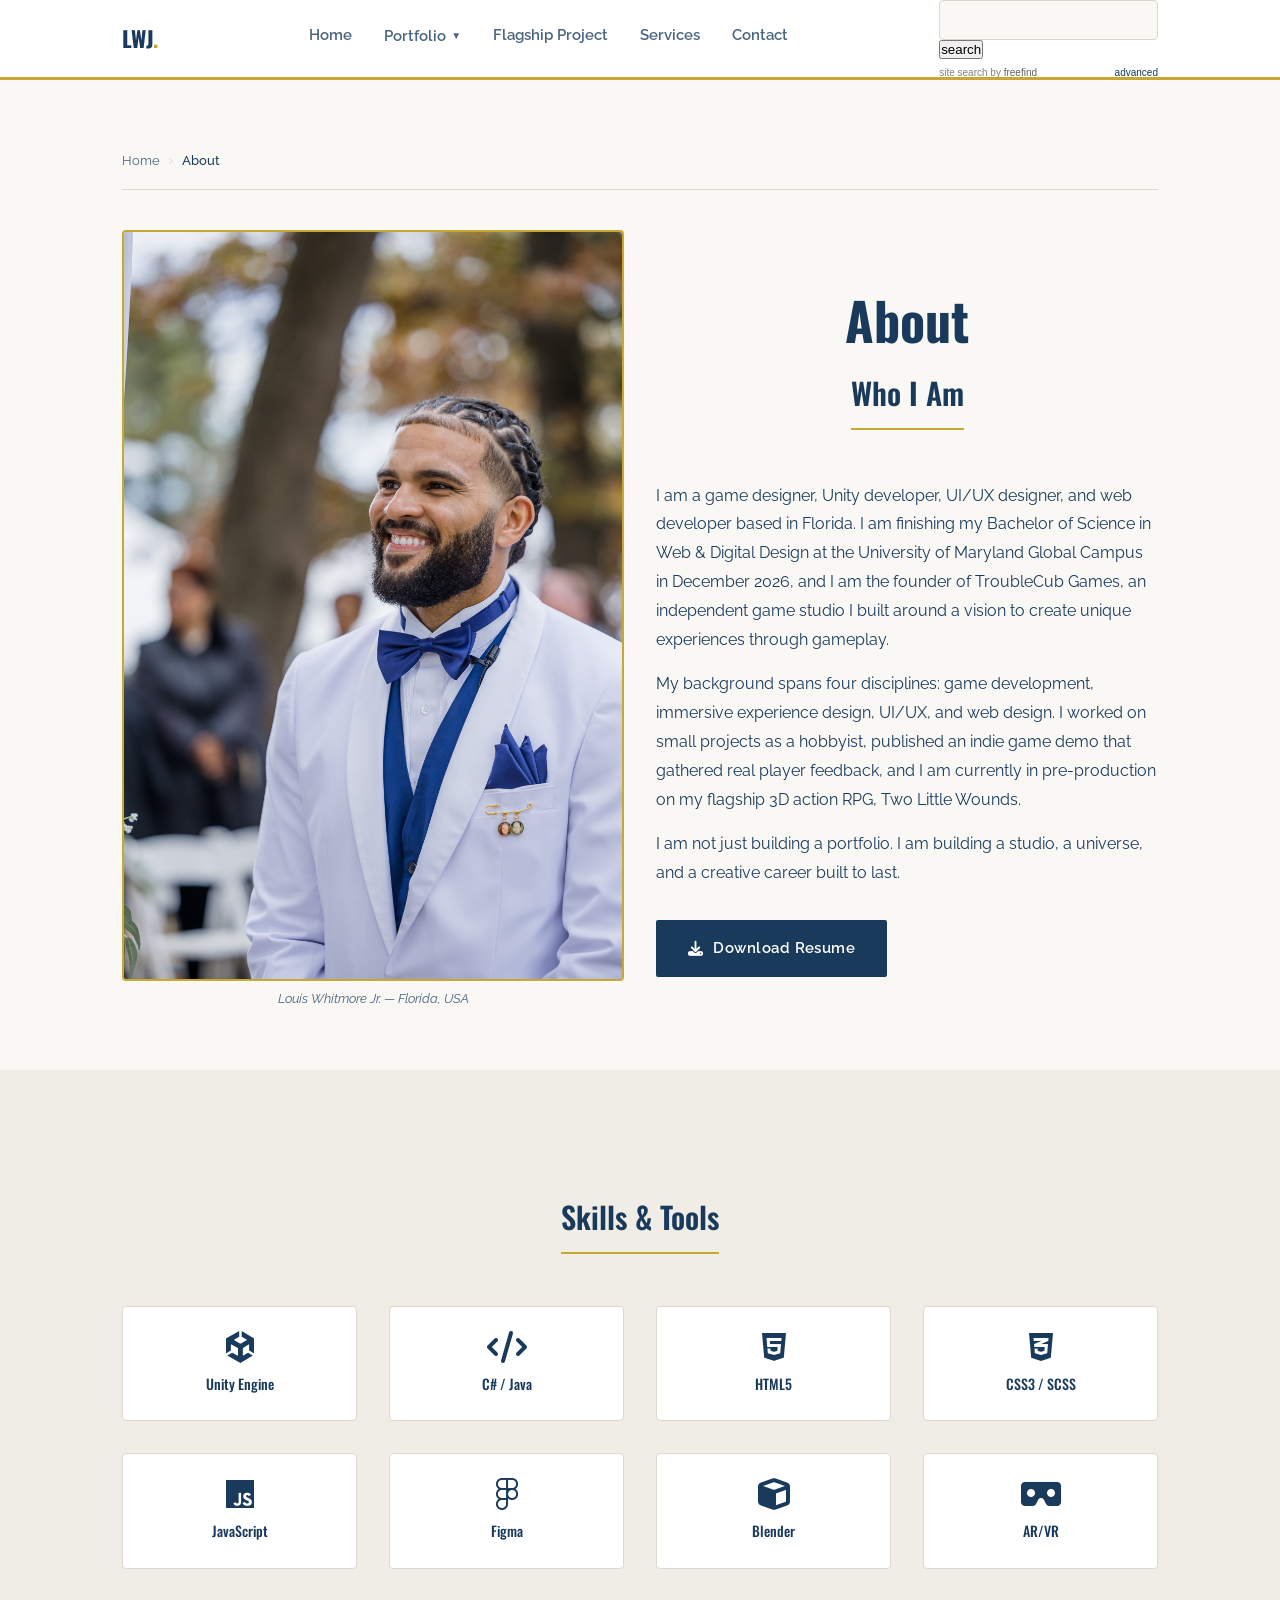
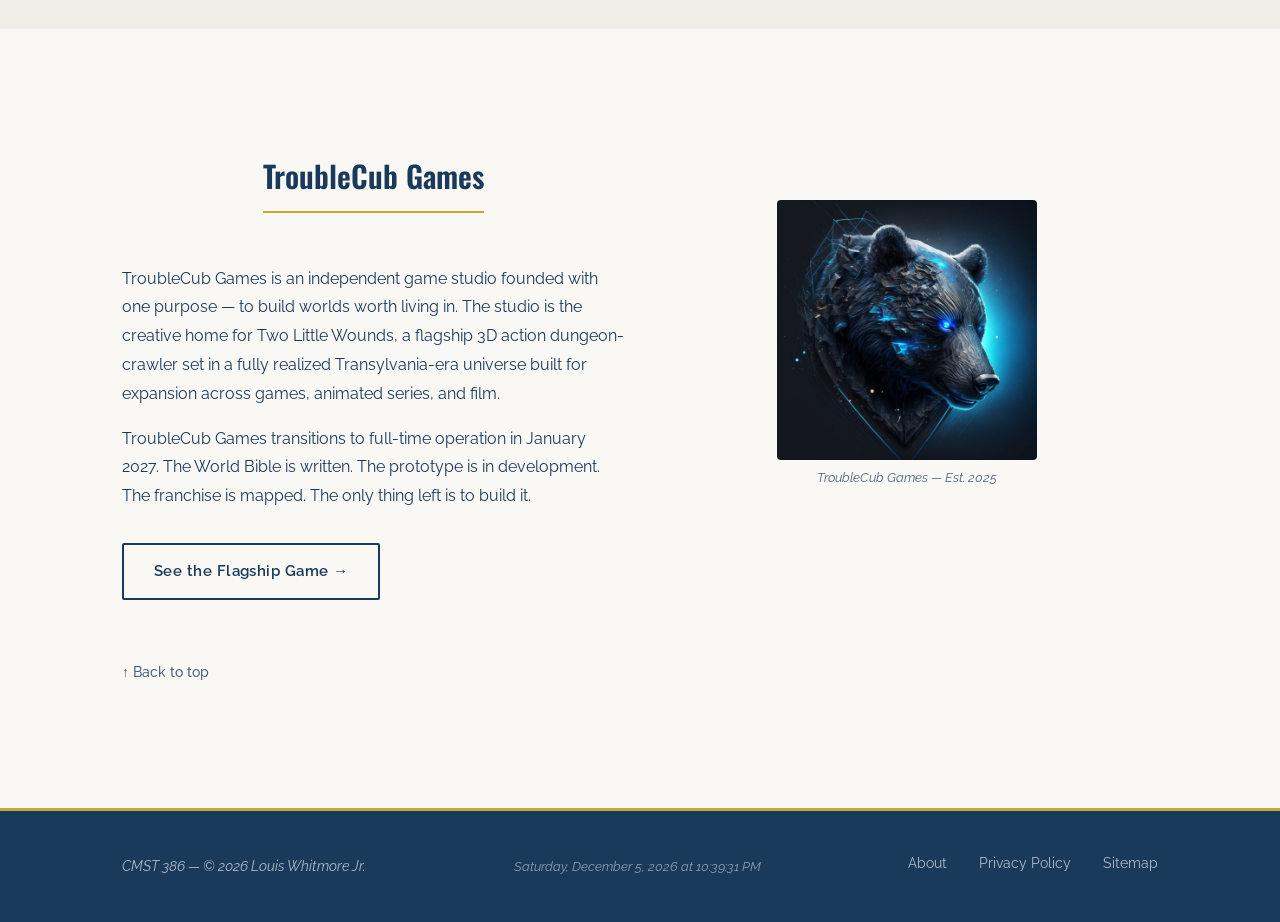
==== about.html @ 727bb68d "Initial portfolio site" ====
<!--
Name: Louis Whitmore Jr. 
CMST 386 - Project 4 About Page
about.html - Professional bio and resume download link  
Date: 05/05/26
Version: 1.3
-->

<!DOCTYPE html>
<html lang="en">

<head>
    <meta charset="UTF-8">
    <meta name="viewport" content="width=device-width, initial-scale=1.0">
    <meta name="description"
        content="About Louis Whitmore Jr. — game designer, Unity developer, UI/UX designer, and founder 
        of TroubleCub Games. UMGC Web and Digital Design graduate, December 2026.">
    <meta name="keywords"
        content="Louis Whitmore about, game designer background, TroubleCub Games founder, Unity developer, 
        UMGC graduate, web digital design, Florida">
    <meta name="robots" content="index, follow">
    <meta name="author" content="Louis Whitmore Jr.">
    <meta name="copyright" content="© 2026 Louis Whitmore Jr.">

    <link rel="stylesheet" href="https://cdnjs.cloudflare.com/ajax/libs/font-awesome/6.5.0/css/all.min.css">
    <link rel="preconnect" href="https://fonts.googleapis.com">
    <link rel="preconnect" href="https://fonts.gstatic.com" crossorigin>
    <link
        href="https://fonts.googleapis.com/css2?family=Oswald:wght@300;400;500;600;700&family=Raleway:wght@300;400;500;600&display=swap"
        rel="stylesheet">

    <link rel="stylesheet" href="CSS/style.css">

    <link rel="apple-touch-icon" sizes="180x180" href="apple-touch-icon.png">
    <link rel="icon" type="image/png" sizes="32x32" href="favicon-32x32.png">
    <link rel="icon" type="image/png" sizes="16x16" href="favicon-16x16.png">
    <link rel="manifest" href="/site.webmanifest">

    <title>About | Louis Whitmore Jr.</title>
</head>

<body id="top">

    <!-- Navigation -->
    <nav class="site-nav" aria-label="Main navigation">
        <div class="nav-inner">
            <a href="index.html" class="nav-logo">LWJ<span>.</span></a>

            <ul class="nav-links">
                <li><a href="index.html">Home</a></li>
                <li class="nav-dropdown">
                    <button class="nav-dropdown-toggle" aria-haspopup="true" aria-expanded="false">
                        Portfolio <span class="arrow">&#9660;</span>
                    </button>
                    <ul class="nav-dropdown-menu">
                        <li><a href="portfolio.html">Overview</a></li>
                        <li><a href="devwork.html">Game Development</a></li>
                        <li><a href="uiux.html">UI/UX</a></li>
                        <li><a href="webdesign.html">Web Design</a></li>
                    </ul>
                </li>
                <li><a href="gamedev.html">Flagship Project</a></li>
                <li><a href="services.html">Services</a></li>
                <li><a href="contact.html">Contact</a></li>
            </ul>

            <div class="freefind-search">
                <!-- start of freefind search box html -->
                <table class="freefind-table">
                    <tr>
                        <td colspan=2 style="font-family: Arial, Helvetica, sans-serif; font-size: 7.5pt;">
                            <form style="margin:0px; margin-top:4px;" action="https://search.freefind.com/find.html"
                                method="get" accept-charset="utf-8" target="_self">
                                <input type="hidden" name="si" value="37358046">
                                <input type="hidden" name="pid" value="r">
                                <input type="hidden" name="n" value="0">
                                <input type="hidden" name="_charset_" value="">
                                <input type="hidden" name="bcd" value="&#247;">
                                <input type="text" name="query" size="15">
                                <input type="submit" value="search">
                            </form>
                        </td>
                    </tr>
                    <tr>
                        <td
                            style="text-align:left; font-family: Arial, Helvetica, sans-serif;	font-size: 7.5pt; padding-top:4px;">
                            <a style="text-decoration:none; color:gray;" href="https://www.freefind.com" rel="nofollow">site
                                search</a><a style="text-decoration:none; color:gray;" href="https://www.freefind.com"
                                rel="nofollow"> by
                                <span style="color: #606060;">freefind</span></a>
                        </td>

                        <td
                            style="text-align:right; font-family: Arial, Helvetica, sans-serif;	font-size: 7.5pt; padding-top:4px;">
                            <a href="https://search.freefind.com/find.html?si=37358046&amp;pid=a">advanced</a>
                        </td>
                    </tr>
                </table>
                <!-- end of freefind search box html -->
            </div>

            <button class="hamburger" id="hamburger" aria-label="Toggle navigation" aria-expanded="false">
                <span></span><span></span><span></span>
            </button>
        </div>
    </nav>

    <div class="mobile-nav" id="mobileNav" aria-hidden="true">
        <ul>
            <li><a href="index.html">Home</a></li>
            <li>
                <button id="mobilePortfolioToggle">Portfolio &#9660;</button>
                <ul class="mobile-nav-sub" id="mobilePortfolioSub">
                    <li><a href="portfolio.html">Overview</a></li>
                    <li><a href="devwork.html">Game Dev</a></li>
                    <li><a href="uiux.html">UI/UX</a></li>
                    <li><a href="webdesign.html">Web Design</a></li>
                </ul>
            </li>
            <li><a href="gamedev.html">Flagship Project</a></li>
            <li><a href="services.html">Services</a></li>
            <li><a href="contact.html">Contact</a></li>
        </ul>

        <!-- Freefind search inside hamburger menu — mobile only -->
        <div class="mobile-search">
            <form action="https://search.freefind.com/find.html" method="get" accept-charset="utf-8" target="_self">
                <input type="hidden" name="si" value="37358046">
                <input type="hidden" name="pid" value="r">
                <input type="hidden" name="n" value="0">
                <input type="hidden" name="_charset_" value="">
                <input type="hidden" name="bcd" value="&#247;">
                <input type="text" name="query" placeholder="Search site..." class="mobile-search-input">
                <button type="submit" class="mobile-search-btn">Search</button>
            </form>
        </div>
    </div>

    <div class="page-wrapper">
        <main>
            <section>
                <div class="container">
                    <nav class="breadcrumbs" aria-label="Breadcrumb">
                        <a href="index.html">Home</a>
                        <span class="breadcrumb-sep">›</span>
                        <span class="breadcrumb-current">About</span>
                    </nav>
                    <div class="grid-2" style="align-items:start;">
                        <figure>
                            <img src="images/IMG_7763.JPG"
                                alt="Professional headshot of Louis Whitmore Jr., game designer and web developer based in Florida"
                                class="about-photo" width="480" height="560">
                            <figcaption>Louis Whitmore Jr. &mdash; Florida, USA</figcaption>
                        </figure>
                        <div>
                            <header>
                                <h1>About</h1>
                                <h2>Who I Am</h2>
                            </header>
                            <p>I am a game designer, Unity developer, UI/UX designer, and web developer based in
                                Florida. I am finishing my Bachelor of Science in Web &amp; Digital Design at the
                                University of Maryland Global Campus in December 2026, and I am the founder of
                                TroubleCub Games, an independent game studio I built around a vision to create 
                                unique experiences through gameplay.</p>
                            <p>My background spans four disciplines: game development, immersive experience design,
                                UI/UX, and web design. I worked on small projects as a hobbyist, published an indie 
                                game demo that gathered real player feedback, and I am currently in pre-production 
                                on my flagship 3D action RPG, Two Little Wounds.</p>
                            <p>I am not just building a portfolio. I am building a studio, a universe, and a creative
                                career built to last.</p>
                            <a href="files/LouisWhitmoreJr-Resume.pdf" class="btn btn-primary" download
                                style="margin-top:16px;display:inline-flex;align-items:center;gap:10px;">
                                <i class="fa-solid fa-download" aria-hidden="true"></i> Download Resume
                            </a>
                        </div>
                    </div>
                </div>
            </section>

            <section class="alt">
                <div class="container">
                    <header class="text-center">
                        <h2>Skills &amp; Tools</h2>
                    </header>
                    <div class="about-skills-grid">
                        <div class="about-skill-item"><i class="fa-brands fa-unity"></i>
                            <h3>Unity Engine</h3>
                        </div>
                        <div class="about-skill-item"><i class="fa-solid fa-code"></i>
                            <h3>C# / Java</h3>
                        </div>
                        <div class="about-skill-item"><i class="fa-brands fa-html5"></i>
                            <h3>HTML5</h3>
                        </div>
                        <div class="about-skill-item"><i class="fa-brands fa-css3-alt"></i>
                            <h3>CSS3 / SCSS</h3>
                        </div>
                        <div class="about-skill-item"><i class="fa-brands fa-js"></i>
                            <h3>JavaScript</h3>
                        </div>
                        <div class="about-skill-item"><i class="fa-brands fa-figma"></i>
                            <h3>Figma</h3>
                        </div>
                        <div class="about-skill-item"><i class="fa-solid fa-cube"></i>
                            <h3>Blender</h3>
                        </div>
                        <div class="about-skill-item"><i class="fa-solid fa-vr-cardboard"></i>
                            <h3>AR/VR</h3>
                        </div>
                    </div>
                </div>
            </section>

            <section>
                <div class="container">
                    <div class="grid-2" style="align-items:center;">
                        <div>
                            <header>
                                <h2>TroubleCub Games</h2>
                            </header>
                            <p>TroubleCub Games is an independent game studio founded with one purpose — to build worlds
                                worth living in. The studio is the creative home for Two Little Wounds, a flagship 3D
                                action dungeon-crawler set in a fully realized Transylvania-era universe built for
                                expansion across games, animated series, and film.</p>
                            <p>TroubleCub Games transitions to full-time operation in January 2027. The World Bible is
                                written. The prototype is in development. The franchise is mapped. The only thing left
                                is to build it.</p>
                            <a href="gamedev.html" class="btn btn-outline" style="margin-top:16px;">See the Flagship
                                Game &#8594;</a>
                        </div>
                        <figure>
                            <img src="images/BESTTCGLOGO_sc.jpg" alt="TroubleCub Games indie game studio logo"
                                style="max-width:260px;margin:0 auto;border-radius:4px;" width="260" height="260">
                            <figcaption>TroubleCub Games &mdash; Est. 2025</figcaption>
                        </figure>
                    </div>
                    <a href="#top" class="back-to-top">&#8593; Back to top</a>
                </div>
            </section>
        </main>
    </div>

    <footer class="site-footer">
        <div class="container">
            <div class="footer-inner">
                <p class="footer-copy"><em>CMST 386 &mdash; &copy; 2026 Louis Whitmore Jr.</em></p>
                <p class="footer-datetime" id="footerDatetime"></p>
                <ul class="footer-links">
                    <li><a href="about.html">About</a></li>
                    <li><a href="privacy.html">Privacy Policy</a></li>
                    <li><a href="sitemap.html">Sitemap</a></li>
                </ul>
            </div>
        </div>
    </footer>

    <!--JavaScript-->
    <script>
        const hamburger = document.getElementById('hamburger');
        const mobileNav = document.getElementById('mobileNav');
        hamburger.addEventListener('click', function () {
            const isOpen = mobileNav.classList.contains('open');
            hamburger.classList.toggle('open');
            mobileNav.classList.toggle('open');
            hamburger.setAttribute('aria-expanded', !isOpen);
            mobileNav.setAttribute('aria-hidden', isOpen);
        });
        const mpt = document.getElementById('mobilePortfolioToggle');
        const mps = document.getElementById('mobilePortfolioSub');
        if (mpt) mpt.addEventListener('click', function () { mps.classList.toggle('open'); });
        mobileNav.querySelectorAll('a').forEach(function (l) {
            l.addEventListener('click', function () {
                hamburger.classList.remove('open'); mobileNav.classList.remove('open');
                hamburger.setAttribute('aria-expanded', 'false'); mobileNav.setAttribute('aria-hidden', 'true');
            });
        });
        const dt = document.querySelector('.nav-dropdown-toggle');
        const dm = document.querySelector('.nav-dropdown-menu');
        const da = document.querySelector('.nav-dropdown-toggle .arrow');
        if (dt && dm) {
            dt.addEventListener('click', function (e) {
                e.stopPropagation();
                const open = dm.style.display === 'block';
                dm.style.display = open ? 'none' : 'block';
                da.style.transform = open ? 'rotate(0deg)' : 'rotate(180deg)';
                dt.setAttribute('aria-expanded', !open);
            });
            document.addEventListener('click', function () {
                dm.style.display = 'none'; da.style.transform = 'rotate(0deg)';
                dt.setAttribute('aria-expanded', 'false');
            });
            dm.addEventListener('click', function (e) { e.stopPropagation(); });
        }
        function updateFooterTime() {
            const now = new Date();
            const opts = { weekday: 'long', year: 'numeric', month: 'long', day: 'numeric', hour: '2-digit', minute: '2-digit', second: '2-digit' };
            const el = document.getElementById('footerDatetime');
            if (el) el.textContent = now.toLocaleDateString('en-US', opts);
        }
        updateFooterTime(); setInterval(updateFooterTime, 1000);

    </script>
</body>

</html>
---- CSS/style.css ----
/*
Name: Louis Whitmore Jr. 
CMST 386 - Louis Whitmore Jr. - CSS Stylesheet
This file contains the styles for the project. 
Date: 05/05/26
Version: 1.3
*/

@import url('https://fonts.googleapis.com/css2?family=Oswald:wght@300;400;500;600;700&family=Raleway:wght@300;400;500;600&display=swap');

/* CSS Global Variables */
:root {
    --font-head: 'Oswald', sans-serif;
    --font-body: 'Raleway', sans-serif;
    --nav-h: 72px;
    --max-w: 1100px;
    --gap: 32px;
    --transition: all 0.25s ease;

    --navy: #1a3a5c;
    --navy-deep: #0f2338;
    --gold: #c9a832;
    --bg: #faf8f4;
    --bg2: #f0ede6;
    --dark-bg: #0a1628;
    --text: #1a3a5c;
    --text2: #4a6580;
    --dark-text: #e8edf2;
    --white: #ffffff;
    --border: #ddd8ce;
}

/* Universal & Pseudo */
*,
*::before,
*::after {
    box-sizing: border-box;
    margin: 0;
    padding: 0;
}

/* base styles */

html {
    scroll-behavior: smooth;
}

body {
    background-color: var(--bg);
    color: var(--text);
    font-family: var(--font-body);
    font-size: 16px;
    line-height: 1.8;
    -webkit-font-smoothing: antialiased;
}

img {
    display: block;
    max-width: 100%;
    height: auto;
}

a {
    color: var(--navy);
    text-decoration: none;
    transition: var(--transition);
}

a:hover {
    color: var(--gold);
}

ul {
    list-style: none;
}

/* Semantic HTML Styles (including header!) */
header {
    text-align: center;
    padding: 60px var(--gap) 40px;
}

nav {
    font-family: var(--font-body);
}

main {
    min-height: 60vh;
}

section {
    padding: 60px 0;
}

section.alt {
    background-color: var(--bg2);
}

article {
    background: var(--white);
    border: 1px solid var(--border);
    border-radius: 4px;
    overflow: hidden;
    transition: var(--transition);
}

article:hover {
    transform: translateY(-5px);
    box-shadow: 0 12px 32px rgba(26, 58, 92, 0.12);
    border-color: var(--gold);
}

aside {
    background: var(--bg2);
    border-left: 3px solid var(--gold);
    padding: var(--gap);
    border-radius: 0 4px 4px 0;
}

footer {
    background-color: var(--navy);
    border-top: 3px solid var(--gold);
    padding: 40px 0;
    margin-top: 60px;
    color: rgba(255, 255, 255, 0.65);
    font-size: 14px;
    text-align: center;
}

footer a {
    color: rgba(255, 255, 255, 0.65);
}

footer a:hover {
    color: var(--gold);
}

footer p {
    max-width: none;
    color: rgba(255, 255, 255, 0.65);
}

figure {
    margin: 0;
}

figcaption {
    font-size: 13px;
    color: var(--text2);
    font-style: italic;
    text-align: center;
    margin-top: 6px;
}

/* --- Headings --- */
h1 {
    font-family: var(--font-head);
    font-size: 52px;
    font-weight: 700;
    color: var(--navy);
    line-height: 1.15;
    margin-bottom: 16px;
}

h2 {
    font-family: var(--font-head);
    font-size: 30px;
    font-weight: 600;
    color: var(--navy);
    margin-bottom: 12px;
    padding-bottom: 8px;
    border-bottom: 2px solid var(--gold);
    display: inline-block;
}

h3 {
    font-family: var(--font-head);
    font-size: 20px;
    font-weight: 500;
    color: var(--navy);
    margin-bottom: 8px;
}

h4 {
    font-family: var(--font-body);
    font-size: 12px;
    font-weight: 600;
    color: var(--text2);
    text-transform: uppercase;
    letter-spacing: 0.07em;
    margin-bottom: 6px;
}

p {
    font-size: 16px;
    color: var(--text);
    margin-bottom: 16px;
    max-width: 720px;
}

ul {
    padding: 0;
}

li {
    margin-bottom: 6px;
}

pre {
    font-family: 'Courier New', monospace;
    font-size: 13px;
    background: #0a1628;
    color: #e8edf2;
    padding: var(--gap);
    border-radius: 4px;
    overflow-x: auto;
    white-space: pre;
    line-height: 1.7;
    border-left: 3px solid var(--gold);
}

code {
    font-family: 'Courier New', monospace;
    font-size: 13px;
    background: var(--bg2);
    padding: 2px 6px;
    border-radius: 3px;
    color: var(--navy);
}

video {
    width: 100%;
    height: auto;
    border-radius: 4px;
    border: 2px solid var(--gold);
    background: var(--dark-bg);
    display: flex;
}

/* Contact Form */

form {
    width: 100%;
}

fieldset {
    border: 1px solid var(--border);
    border-radius: 4px;
    padding: var(--gap);
    margin-bottom: var(--gap);
}

legend {
    font-family: var(--font-head);
    font-size: 16px;
    font-weight: 600;
    color: var(--navy);
    padding: 0 8px;
}

label {
    display: block;
    font-size: 14px;
    font-weight: 600;
    color: var(--navy);
    margin-bottom: 6px;
}

input[type="text"],
input[type="email"] {
    width: 100%;
    padding: 10px 14px;
    font-family: var(--font-body);
    font-size: 15px;
    color: var(--navy);
    background-color: var(--bg);
    border: 1.5px solid var(--border);
    border-radius: 4px;
    transition: var(--transition);
    outline: none;
}

input[type="text"]:focus,
input[type="email"]:focus {
    border-color: var(--navy);
    background-color: var(--white);
}

input[type="text"].input-error,
textarea.input-error {
    border-color: #c0392b;
}

input[type="radio"],
input[type="checkbox"] {
    accent-color: var(--navy);
    width: 15px;
    height: 15px;
    cursor: pointer;
    margin-right: 6px;
}

select {
    width: 100%;
    padding: 10px 14px;
    font-family: var(--font-body);
    font-size: 15px;
    color: var(--navy);
    background-color: var(--bg);
    border: 1.5px solid var(--border);
    border-radius: 4px;
    outline: none;
    cursor: pointer;
    transition: var(--transition);
}

select:focus {
    border-color: var(--navy);
}

textarea {
    width: 100%;
    padding: 10px 14px;
    font-family: var(--font-body);
    font-size: 15px;
    color: var(--navy);
    background-color: var(--bg);
    border: 1.5px solid var(--border);
    border-radius: 4px;
    resize: vertical;
    min-height: 140px;
    line-height: 1.7;
    outline: none;
    transition: var(--transition);
}

textarea:focus {
    border-color: var(--navy);
    background-color: var(--white);
}

button {
    font-family: var(--font-body);
    cursor: pointer;
}

/* Page Layout Styles */
.container {
    max-width: var(--max-w);
    margin: 0 auto;
    padding: 0 var(--gap);
}

.page-wrapper {
    padding-top: var(--nav-h);
}

.page-wrapper-game {
    padding-top: 0;
}

/* Centered text block  */
.text-center {
    text-align: center;
}

.text-center p,
.text-center h1,
.text-center h2,
.text-center h3 {
    margin-left: auto;
    margin-right: auto;
}

/* Grid layouts */
.grid-2 {
    display: grid;
    grid-template-columns: 1fr 1fr;
    gap: var(--gap);
    align-items: start;
}

.grid-3 {
    display: grid;
    grid-template-columns: repeat(3, 1fr);
    gap: var(--gap);
    justify-content: center;
}

.grid-4 {
    display: flex;
    grid-template-columns: repeat(4, 1fr);
    gap: 128px;
}

/* Navigation Styles */
.site-nav {
    position: fixed;
    top: 0;
    left: 0;
    width: 100%;
    height: 80px;
    background-color: var(--white);
    border-bottom: 3px solid var(--gold);
    z-index: 1000;
}

.nav-inner {
    display: flex;
    align-items: center;
    justify-content: space-between;
    height: 100%;
    max-width: var(--max-w);
    margin: 0 auto;
    padding: 0 var(--gap);
}

.nav-logo {
    font-family: var(--font-head);
    font-size: 22px;
    font-weight: 700;
    color: var(--navy);
}

.nav-logo span {
    color: var(--gold);
}

.nav-links {
    display: flex;
    align-items: center;
    gap: var(--gap);
    list-style: none;
}

.nav-links li a {
    font-size: 15px;
    font-weight: 600;
    color: var(--text2);
    padding-bottom: 4px;
    border-bottom: 2px solid transparent;
    transition: var(--transition);
}

.nav-links li a:hover,
.nav-links li a.active {
    color: var(--navy);
    border-bottom-color: var(--gold);
}

/* Nav Portfolio dropdown */
.nav-dropdown {
    position: relative;
}

.nav-dropdown-toggle {
    font-size: 15px;
    font-weight: 600;
    color: var(--text2);
    padding-top: 6px;
    background: none;
    border: none;
    border-bottom: 2px solid transparent;
    padding-bottom: 4px;
    cursor: pointer;
    transition: var(--transition);
    font-family: var(--font-body);
    display: flex;
    align-items: center;
    gap: 5px;
}

.nav-dropdown-toggle:hover,
.nav-dropdown-toggle.active {
    color: var(--navy);
    border-bottom-color: var(--gold);
}

.arrow {
    font-size: 10px;
    transition: transform 0.2s ease;
}

.nav-dropdown-menu {
    display: none;
    position: absolute;
    top: calc(100% + 2px);
    left: 0;
    background: var(--white);
    border: 1px solid var(--border);
    border-top: 3px solid var(--gold);
    border-radius: 0 0 4px 4px;
    min-width: 180px;
    box-shadow: 0 8px 24px rgba(26, 58, 92, 0.12);
    list-style: none;
    padding-top: 4px;
}

.nav-dropdown-menu li a {
    display: block;
    padding: 12px 20px;
    font-size: 14px;
    font-weight: 500;
    color: var(--text2);
    border-bottom: 1px solid var(--border);
    transition: var(--transition);
}

.nav-dropdown-menu li:last-child a {
    border-bottom: none;
}

.nav-dropdown-menu li a:hover {
    background-color: var(--bg);
    color: var(--navy);
    padding-left: 24px;
}

/* Hamburger Menu */
.hamburger {
    display: none;
    flex-direction: column;
    justify-content: space-between;
    width: 26px;
    height: 19px;
    background: none;
    border: none;
    cursor: pointer;
    padding: 0;
}

.hamburger span {
    display: block;
    width: 100%;
    height: 2px;
    background-color: var(--navy);
    border-radius: 2px;
    transition: var(--transition);
}

.hamburger.open span:nth-child(1) {
    transform: translateY(8.5px) rotate(45deg);
}

.hamburger.open span:nth-child(2) {
    opacity: 0;
}

.hamburger.open span:nth-child(3) {
    transform: translateY(-8.5px) rotate(-45deg);
}

.mobile-nav {
    display: none;
    position: fixed;
    top: var(--nav-h);
    left: 0;
    width: 100%;
    background: var(--white);
    border-bottom: 3px solid var(--gold);
    z-index: 999;
    padding: 16px var(--gap);
}

.mobile-nav.open {
    display: block;
}

.mobile-nav ul li {
    border-bottom: 1px solid var(--border);
}

.mobile-nav ul li a,
.mobile-nav ul li button {
    display: block;
    width: 100%;
    text-align: left;
    padding: 14px 0;
    font-size: 16px;
    font-weight: 500;
    color: var(--navy);
    background: none;
    border: none;
    cursor: pointer;
    font-family: var(--font-body);
    transition: var(--transition);
}

.mobile-nav ul li a:hover {
    color: var(--gold);
}

.mobile-nav-sub {
    padding-left: 16px;
    display: none;
}

.mobile-nav-sub.open {
    display: block;
}

.mobile-nav-sub li a {
    font-size: 14px !important;
    color: var(--text2) !important;
}

/* Breadcrumbs Style */
.breadcrumbs {
    display: flex;
    align-items: center;
    gap: 8px;
    padding: 14px 0;
    font-size: 13px;
    color: var(--text2);
    border-bottom: 1px solid var(--border);
    margin-bottom: 40px;
}

.breadcrumbs a {
    color: var(--text2);
}

.breadcrumbs a:hover {
    color: var(--navy);
}

.breadcrumb-sep {
    color: var(--border);
    font-size: 16px;
}

.breadcrumb-current {
    color: var(--navy);
    font-weight: 500;
}

.back-to-top {
    display: inline-flex;
    align-items: center;
    gap: 6px;
    font-size: 14px;
    font-weight: 500;
    color: var(--text2);
    margin-top: 60px;
    padding-bottom: 2px;
    border-bottom: 1px solid transparent;
    transition: var(--transition);
}

.back-to-top:hover {
    color: var(--navy);
    border-bottom-color: var(--gold);
}

/* Footer */
.site-footer {
    background-color: var(--navy);
    border-top: 3px solid var(--gold);
    padding: 40px 0;
    margin-top: 60px;
}

.footer-inner {
    display: flex;
    align-items: center;
    justify-content: space-between;
    flex-wrap: wrap;
    gap: 16px;
}

.footer-copy {
    font-size: 14px;
    color: rgba(255, 255, 255, 0.65);
    margin: 0;
    max-width: none;
}

.footer-datetime {
    font-size: 13px;
    color: rgba(255, 255, 255, 0.5);
    margin: 0;
    max-width: none;
    font-style: italic;
}

.footer-links {
    display: flex;
    gap: var(--gap);
    list-style: none;
}

.footer-links li a {
    font-size: 14px;
    color: rgba(255, 255, 255, 0.65);
}

.footer-links li a:hover {
    color: var(--gold);
}

/* HOME PAGE 
    Hero Section */
.hero {
    min-height: 92vh;
    display: flex;
    align-items: center;
    justify-content: center;
    text-align: center;
    position: relative;
    overflow: hidden;
    background-color: var(--navy);
}

.hero-bg-img {
    position: absolute;
    inset: 0;
    width: 100%;
    height: 100%;
    object-fit: cover;
    opacity: 0.18;
}

.hero-content {
    position: relative;
    z-index: 1;
    max-width: var(--max-w);
    margin: 0 auto;
    padding: 100px var(--gap);
}

.hero h1 {
    color: var(--white);
    font-size: 68px;
    line-height: 1.1;
    margin-bottom: 16px;
    margin-left: auto;
    margin-right: auto;
}

.hero h1 span {
    color: var(--gold);
}

.hero p {
    color: var(--dark-text);
    font-size: 18px;
    margin: 0 auto 32px;
    opacity: 0.9;
    max-width: 580px;
}

.eyebrow {
    font-size: 13px;
    font-weight: 600;
    text-transform: uppercase;
    letter-spacing: 0.1em;
    color: var(--gold);
    margin-bottom: 12px;
    display: block;
}

.hero-datetime {
    font-size: 13px;
    color: var(--gold);
    margin-top: 24px;
    letter-spacing: 0.05em;
}

/* All Page Links  */
.pages-grid {
    display: grid;
    grid-template-columns: repeat(4, 1fr);
    gap: 16px;
}

.page-link-card {
    font-size: 30px;
    display: flex;
    flex-direction: column;
    align-items: center;
    gap: 10px;
    padding: 24px 16px;
    background: var(--white);
    border: 1px solid var(--border);
    border-radius: 4px;
    text-decoration: none;
    text-align: center;
    transition: var(--transition);
}

.page-link-card:hover {
    border-color: var(--gold);
    transform: translateY(-3px);
}

.page-link-card figure {
    width: 48px;
    height: 48px;
    display: flex;
    align-items: center;
    justify-content: center;
}

.page-link-card figure img {
    width: 48px;
    height: 48px;
    object-fit: contain;
}

.page-link-card h3 {
    font-size: 14px;
    font-weight: 600;
    margin: 0;
}

/* FLAGSHIP PAGE PAGE
    Hero Section */
.game-hero {
    min-height: 80vh;
    background-color: var(--dark-bg);
    display: flex;
    align-items: center;
    text-align: center;
    position: relative;
    overflow: hidden;
}

.game-hero-bg {
    position: absolute;
    inset: 0;
    width: 100%;
    height: 100%;
    object-fit: cover;
    opacity: 0.25;
}

.game-hero-content {
    position: relative;
    z-index: 1;
    max-width: var(--max-w);
    margin: 0 auto;
    padding: 100px var(--gap);
}

.game-hero h1 {
    color: var(--white);
    font-size: 60px;
    margin-bottom: 16px;
    margin-left: auto;
    margin-right: auto;
}

.game-hero h1 span {
    color: var(--gold);
}

.game-hero p {
    color: var(--dark-text);
    font-size: 18px;
    max-width: 560px;
    margin: 0 auto 32px;
    opacity: 0.85;
}

/* Skills Strip  */
.skills-strip {
    padding: 48px 0;
    background-color: var(--white);
    border-bottom: 1px solid var(--border);
    text-align: center;
}

.skills-grid {
    display: grid;
    grid-template-columns: repeat(4, 1fr);
    gap: 0;
}

.skill-item {
    display: flex;
    flex-direction: column;
    align-items: center;
    gap: 8px;
    padding: 32px 16px;
    border-right: 1px solid var(--border);
    transition: var(--transition);
}

.skill-item:last-child {
    border-right: none;
}

.skill-item:hover {
    transform: translateY(-4px);
}

.skill-item i {
    font-size: 36px;
    color: var(--navy);
    transition: var(--transition);
}

.skill-item:hover i {
    color: var(--gold);
}

.skill-item h3 {
    font-size: 16px;
    margin: 0;
}

/* Project Cards */
.work-card {
    display: block;
    text-decoration: none;
}

.work-card figure img {
    width: 100%;
    height: 220px;
    object-fit: cover;
    transition: transform 0.4s ease;
}

.work-card:hover figure img {
    transform: scale(1.04);
}

.card-body {
    padding: 16px 20px;
    border-top: 3px solid var(--gold);
}

.card-tag {
    font-size: 11px;
    font-weight: 600;
    text-transform: uppercase;
    letter-spacing: 0.1em;
    color: var(--text2);
    margin-bottom: 6px;
}

.card-body h3 {
    font-size: 20px;
    margin-bottom: 6px;
}

.card-body p {
    font-size: 14px;
    color: var(--text2);
    margin: 0;
}

.gallery-grid figure {
    overflow: hidden;
    border-radius: 4px;
    border: 1px solid var(--border);
    transition: var(--transition);
}

.gallery-grid figure:hover {
    border-color: var(--gold);
    transform: translateY(-3px);
}

.gallery-grid figure img {
    width: 100%;
    height: 220px;
    object-fit: cover;
    transition: transform 0.4s ease;
    display: block;
}

.game-screenshot {
    width: 100%;
    border-radius: 4px;
    border: 2px solid var(--gold);
    display: block;
}

/* Button Styles */
.btn {
    display: inline-block;
    font-family: var(--font-body);
    font-size: 15px;
    font-weight: 600;
    padding: 13px 30px;
    border-radius: 2px;
    text-decoration: none;
    border: 2px solid transparent;
    transition: var(--transition);
    cursor: pointer;
    letter-spacing: 0.03em;
}

.btn-primary {
    background-color: var(--navy);
    color: var(--white);
    border-color: var(--navy);
}

.btn-primary:hover {
    background-color: var(--navy-deep);
    color: var(--white);
    transform: translateY(-2px);
}

.btn-outline {
    background: transparent;
    color: var(--navy);
    border-color: var(--navy);
}

.btn-outline:hover {
    background-color: var(--navy);
    color: var(--white);
    transform: translateY(-2px);
}

.btn-gold {
    background: transparent;
    color: var(--white);
    border-color: var(--gold);
}

.btn-gold:hover {
    background-color: var(--gold);
    color: var(--navy);
    transform: translateY(-2px);
}

/* Filer Buttons */
.filter-bar {
    display: flex;
    gap: 16px;
    margin-bottom: 40px;
    flex-wrap: wrap;
    justify-content: center;
}

.filter-btn {
    font-family: var(--font-body);
    font-size: 14px;
    font-weight: 600;
    padding: 8px 20px;
    border: 1.5px solid var(--border);
    border-radius: 40px;
    background: transparent;
    color: var(--text2);
    cursor: pointer;
    transition: var(--transition);
}

.filter-btn:hover,
.filter-btn.active {
    background-color: var(--navy);
    border-color: var(--navy);
    color: var(--white);
}

/* Code Showcase */
.code-showcase {
    background: #0a1628;
    border: 1px solid var(--border);
    border-top: 3px solid var(--gold);
    border-radius: 4px;
    overflow: hidden;
}

.code-tab-bar {
    display: flex;
    border-bottom: 1px solid rgba(255, 255, 255, 0.08);
}

.code-tab {
    font-family: var(--font-body);
    font-size: 13px;
    font-weight: 600;
    padding: 12px 20px;
    background: none;
    border: none;
    border-bottom: 2px solid transparent;
    color: rgba(255, 255, 255, 0.45);
    cursor: pointer;
}

.code-tab.active {
    color: var(--gold);
    border-bottom-color: var(--gold);
}

.code-nav {
    display: flex;
    align-items: center;
    justify-content: space-between;
    padding: 12px 20px;
    border-top: 1px solid rgba(255, 255, 255, 0.08);
}

.code-nav .btn {
    border-color: rgba(255, 255, 255, 0.25);
    color: rgba(255, 255, 255, 0.65);
    font-size: 13px;
    padding: 8px 16px;
}

.code-counter {
    font-size: 13px;
    color: rgba(255, 255, 255, 0.45);
}

/* Process Strips */
.process-strip {
    display: grid;
    grid-template-columns: repeat(4, 1fr);
    gap: var(--gap);
    text-align: center;
}

.process-step {
    padding: 24px 16px;
}

.process-step i {
    font-size: 32px;
    color: var(--navy);
    display: block;
    margin-bottom: 12px;
}

.process-step p {
    font-size: 14px;
}

/* Tech Icons */
.tech-icons-strip {
    display: flex;
    gap: 48px;
    justify-content: center;
    flex-wrap: wrap;
    padding: 16px 0;
}

.tech-icon-item {
    text-align: center;
}

.tech-icon-item i {
    font-size: 42px;
    color: var(--navy);
    display: block;
    margin-bottom: 8px;
}

.tech-icon-item span {
    font-size: 13px;
    font-weight: 600;
    color: var(--text2);
    text-transform: uppercase;
    letter-spacing: 0.04em;
}

.tech-pill {
    display: inline-block;
    font-size: 13px;
    font-weight: 600;
    padding: 5px 14px;
    border: 1.5px solid var(--gold);
    border-radius: 40px;
    color: var(--gold);
    margin: 4px 4px 4px 0;
    transition: var(--transition);
}

.tech-pill:hover {
    background-color: var(--gold);
    color: var(--navy);
}

.tech-pill-light {
    border-color: var(--navy);
    color: var(--navy);
}

.tech-pill-light:hover {
    background-color: var(--navy);
    color: var(--white);
}

.tech-stack-grid {
    display: flex;
    flex-wrap: wrap;
    gap: 10px;
    margin-top: 16px;
}

/* Sitemap  */
.sitemap-list {
    text-align: left;
    max-width: 720px;
    margin: 0 auto;
    list-style: none;
}

.sitemap-list>li {
    margin-bottom: 24px;
}

.sitemap-list p {
    font-size: 14px;
}

.sitemap-sublist {
    list-style: none;
    padding-left: 24px;
    margin-top: 8px;
}

.sitemap-sublist li {
    margin-bottom: 8px;
    font-size: 14px;
}

/* Contact Form */
.contact-grid {
    display: grid;
    grid-template-columns: 1.4fr 1fr;
    gap: 64px;
    align-items: start;
}

.form-fieldset {
    border: 1px solid var(--border);
    border-radius: 4px;
    padding: var(--gap);
    margin-bottom: var(--gap);
}

.form-fieldset-inner {
    border: none;
    border-top: 1px solid var(--border);
    border-radius: 0;
    padding: 16px 0 0;
    margin-top: 16px;
    margin-bottom: 0;
}

.form-legend {
    font-family: var(--font-head);
    font-size: 16px;
    font-weight: 600;
    color: var(--navy);
    padding: 0 8px;
}

.form-legend-sm {
    font-size: 12px;
    font-weight: 600;
    color: var(--text2);
    text-transform: uppercase;
    letter-spacing: 0.06em;
    margin-bottom: 10px;
}

.form-group {
    margin-bottom: 16px;
    margin-top: 16px;
}

.form-label {
    font-size: 14px;
    font-weight: 600;
    color: var(--navy);
    margin-bottom: 6px;
    display: block;
}

.form-input {
    width: 100%;
    padding: 10px 14px;
    font-family: var(--font-body);
    font-size: 15px;
    color: var(--navy);
    background-color: var(--bg);
    border: 1.5px solid var(--border);
    border-radius: 4px;
    transition: var(--transition);
    outline: none;
}

.form-input:focus {
    border-color: var(--navy);
    background-color: var(--white);
}

.form-input.input-error {
    border-color: #c0392b;
}

.form-select {
    cursor: pointer;
    appearance: none;
}

.form-textarea {
    resize: vertical;
    min-height: 140px;
    line-height: 1.7;
}

.field-error {
    display: block;
    font-size: 13px;
    color: #c0392b;
    margin-top: 4px;
    min-height: 18px;
}

.required {
    color: #c0392b;
    margin-left: 2px;
}

.required-note {
    font-size: 12px;
    color: var(--text2);
    margin-bottom: 16px;
    max-width: none;
}

.radio-group {
    display: flex;
    flex-wrap: wrap;
    gap: 10px;
    margin-top: 8px;
}

.radio-label {
    display: flex;
    align-items: center;
    font-size: 14px;
    color: var(--text);
    cursor: pointer;
}

.radio-label input {
    margin-right: 6px;
}

.checkbox-label {
    display: flex;
    align-items: flex-start;
    gap: 8px;
    font-size: 14px;
    color: var(--text);
    cursor: pointer;
    margin-bottom: 8px;
    line-height: 1.5;
}

.checkbox-label input {
    margin-top: 2px;
    flex-shrink: 0;
}

.form-submit {
    width: 100%;
    margin-top: 16px;
    display: flex;
    align-items: center;
    justify-content: center;
    gap: 10px;
    font-size: 16px;
    padding: 16px 32px;
}

.contact-info-col {
    position: sticky;
    top: calc(var(--nav-h) + 16px);
}

.contact-info-col>h3 {
    margin-bottom: 12px;
    padding-bottom: 8px;
    border-bottom: 2px solid var(--gold);
    display: inline-block;
}

.contact-info-col>p {
    color: var(--text2);
    font-size: 15px;
}

.contact-info-list {
    display: flex;
    flex-direction: column;
    gap: 16px;
    margin: 16px 0 32px;
}

.contact-info-item {
    display: flex;
    align-items: flex-start;
    gap: 16px;
}

.contact-info-icon {
    width: 40px;
    height: 40px;
    border-radius: 50%;
    background-color: var(--navy);
    display: flex;
    align-items: center;
    justify-content: center;
    flex-shrink: 0;
}

.contact-info-icon i {
    font-size: 16px;
    color: var(--gold);
}

.contact-info-item h4 {
    margin-bottom: 2px;
}

.contact-info-item p {
    font-size: 14px;
    color: var(--text2);
    margin: 0;
}

/* ABOUT PAGE */
.about-photo {
    width: 100%;
    height: auto;
    border-radius: 4px;
    border: 2px solid var(--gold);
    display: block;
    object-fit: cover;
}

.about-skills-grid {
    display: grid;
    grid-template-columns: repeat(4, 1fr);
    gap: var(--gap);
    text-align: center;
}

.about-skill-item {
    display: flex;
    flex-direction: column;
    align-items: center;
    gap: 8px;
    padding: 24px 16px;
    background: var(--white);
    border: 1px solid var(--border);
    border-radius: 4px;
    transition: var(--transition);
}

.about-skill-item:hover {
    border-color: var(--gold);
    transform: translateY(-3px);
}

.about-skill-item i {
    font-size: 32px;
    color: var(--navy);
    transition: var(--transition);
}

.about-skill-item:hover i {
    color: var(--gold);
}

.about-skill-item h3 {
    font-size: 14px;
    margin: 0;
}

/* SERVICES PAGE  */
.services-grid {
    display: grid;
    grid-template-columns: repeat(3, 1fr);
    gap: var(--gap);
}

.service-card {
    background: var(--white);
    border: 1px solid var(--border);
    border-top: 3px solid var(--gold);
    border-radius: 4px;
    padding: var(--gap);
    transition: var(--transition);
}

.service-card:hover {
    transform: translateY(-4px);
    box-shadow: 0 12px 32px rgba(26, 58, 92, 0.1);
}

.service-card i {
    font-size: 30px;
    color: var(--navy);
    margin-bottom: 12px;
    display: block;
}

.service-card h3 {
    margin-bottom: 8px;
}

.service-card p {
    font-size: 15px;
    color: var(--text2);
    margin: 0;
}

.service-details {
    list-style: none;
    margin: 12px 0 0;
    padding: 0;
    border-top: 1px solid var(--border);
    padding-top: 12px;
}

.service-details li {
    font-size: 14px;
    color: var(--text2);
    padding: 4px 0;
    border-bottom: 1px solid var(--border);
    display: flex;
    align-items: center;
    gap: 8px;
    margin: 0;
}

.service-details li::before {
    content: '→';
    color: var(--gold);
    font-size: 12px;
    flex-shrink: 0;
}

.services-cta {
    background-color: var(--navy);
    padding: 80px 0;
    text-align: center;
    margin-top: 60px;
}

.services-cta h2 {
    color: var(--white);
    border-bottom-color: var(--gold);
    display: inline-block;
    margin-bottom: 12px;
}

.services-cta p {
    color: rgba(255, 255, 255, 0.75);
    font-size: 17px;
    margin: 0 auto 24px;
    max-width: 520px;
}

.freefind-search {
    flex-shrink: 1;
    min-width: 0;
    overflow: hidden;
}

.freefind-search table {
    width: auto;
    max-width: 100%;
}

.freefind-table {
    border-collapse: collapse;
    border: none;
}

.freefind-table td {
    padding: 0;
}

/* RESPONSIVE — TABLET 768px */
@media (max-width: 768px) {
    h1 {
        font-size: 34px;
    }

    h2 {
        font-size: 24px;
    }

    .hero h1 {
        font-size: 42px;
    }

    .game-hero h1 {
        font-size: 36px;
    }

    .grid-2,
    .grid-3,
    .grid-4,
    .skills-grid,
    .pages-grid,
    .about-skills-grid,
    .services-grid {
        grid-template-columns: repeat(2, 1fr);
    }

    .skill-item {
        border-right: none;
        border-bottom: 1px solid var(--border);
    }

    .contact-grid {
        grid-template-columns: 1fr;
        gap: 40px;
    }

    .contact-info-col {
        position: static;
    }

    .process-strip {
        grid-template-columns: repeat(2, 1fr);
    }

    .tech-icons-strip {
        gap: 24px;
    }

    .nav-links,
    .freefind-search {
        display: none;
    }

    .hamburger {
        display: flex;
    }

    .footer-inner {
        flex-direction: column;
        text-align: center;
    }

    .radio-group {
        flex-direction: column;
        gap: 8px;
    }

    .form-fieldset {
        padding: 16px;
    }

    .checkbox-label {
        align-items: flex-start;
        margin-bottom: 10px;
    }
}

/* RESPONSIVE — PHONE 480px */
@media (max-width: 480px) {
    h1 {
        font-size: 28px;
    }

    .hero h1 {
        font-size: 32px;
    }

    .hero p {
        font-size: 16px;
    }

    .grid-2,
    .grid-3,
    .grid-4,
    .skills-grid,
    .pages-grid,
    .about-skills-grid,
    .services-grid {
        grid-template-columns: 1fr;
    }

    .process-strip {
        grid-template-columns: 1fr;
    }

    .container {
        padding: 0 16px;
    }

    section {
        padding: 40px 0;
    }

    .filter-btn {
        font-size: 13px;
        padding: 6px 14px;
    }

    .form-submit {
        width: 100%;
        font-size: 15px;
        padding: 14px;
    }

    .form-fieldset {
        padding: 12px;
        margin-bottom: 16px;
    }

    .radio-label {
        font-size: 14px;
        padding: 4px 0;
    }

    .form-group {
        margin-bottom: 12px;
    }

    .contact-info-icon {
        width: 34px;
        height: 34px;
        flex-shrink: 0;
    }

    .contact-info-icon i {
        font-size: 14px;
    }
}
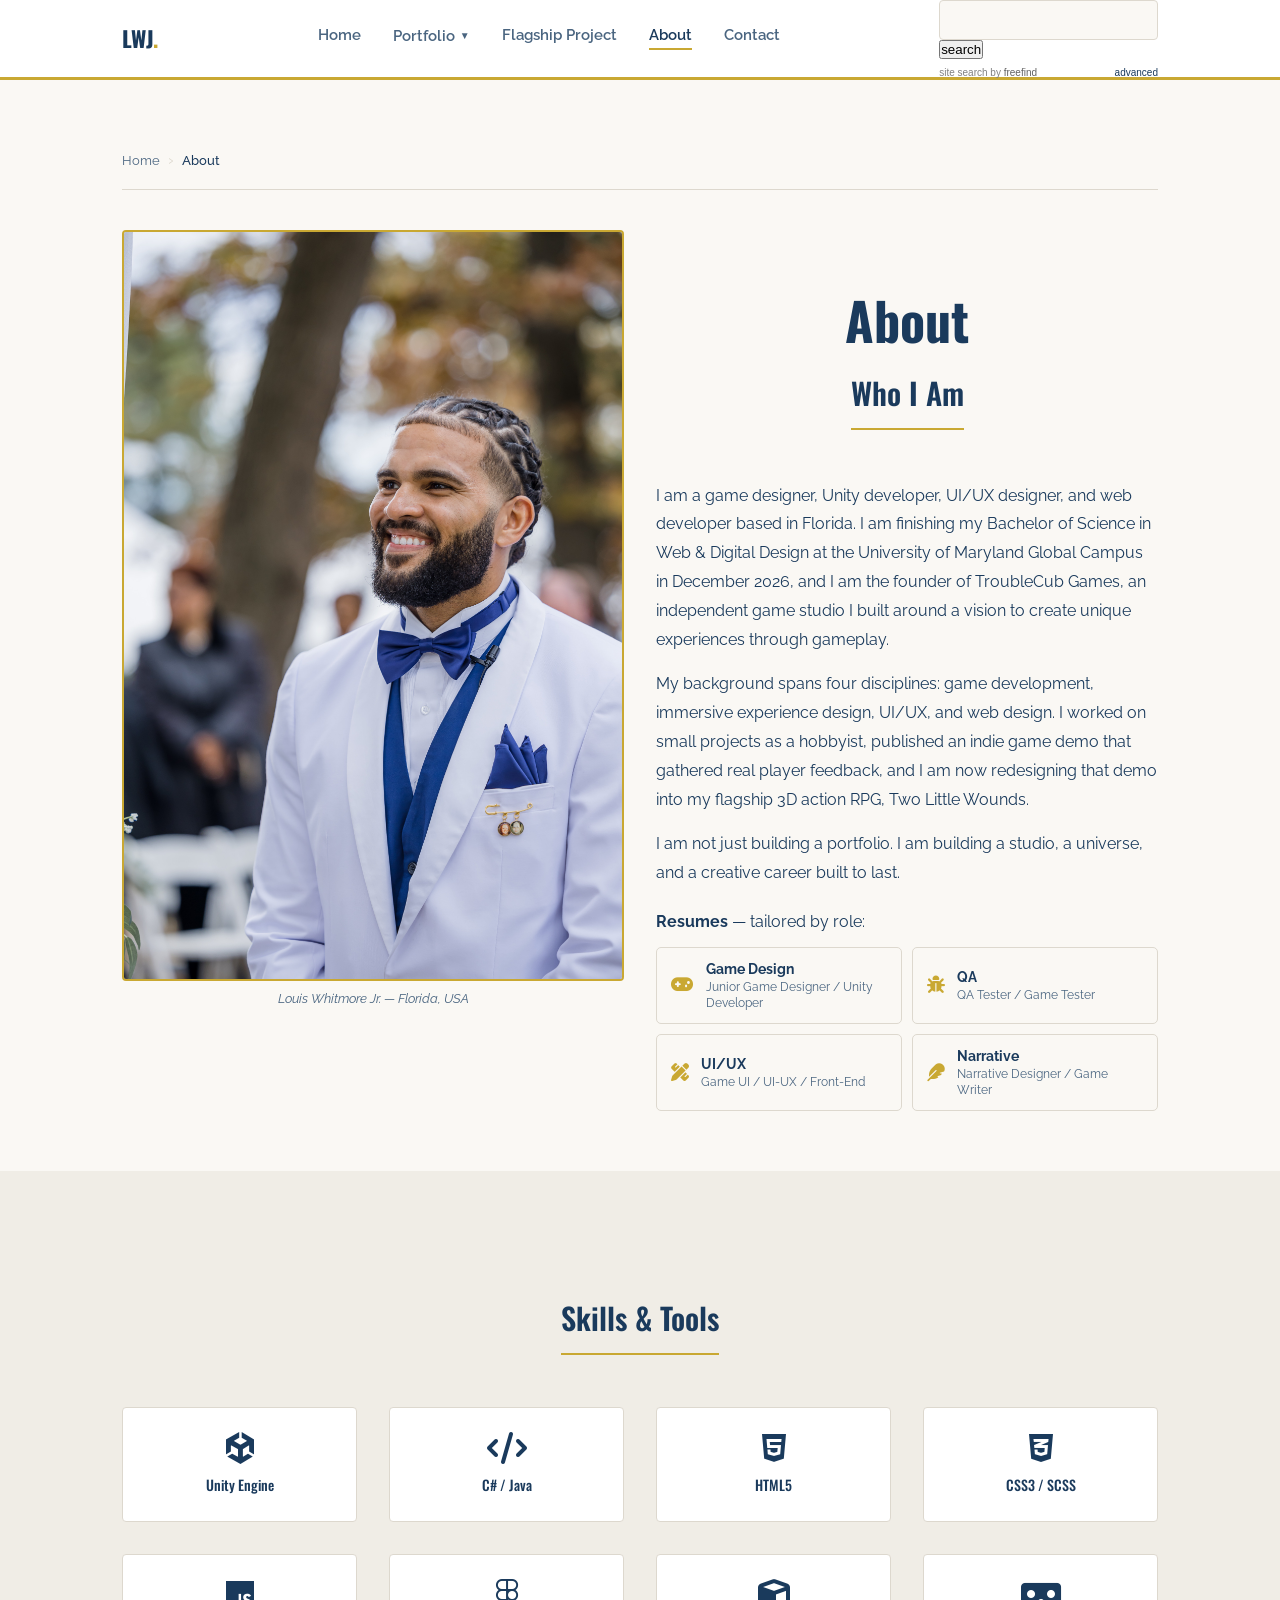
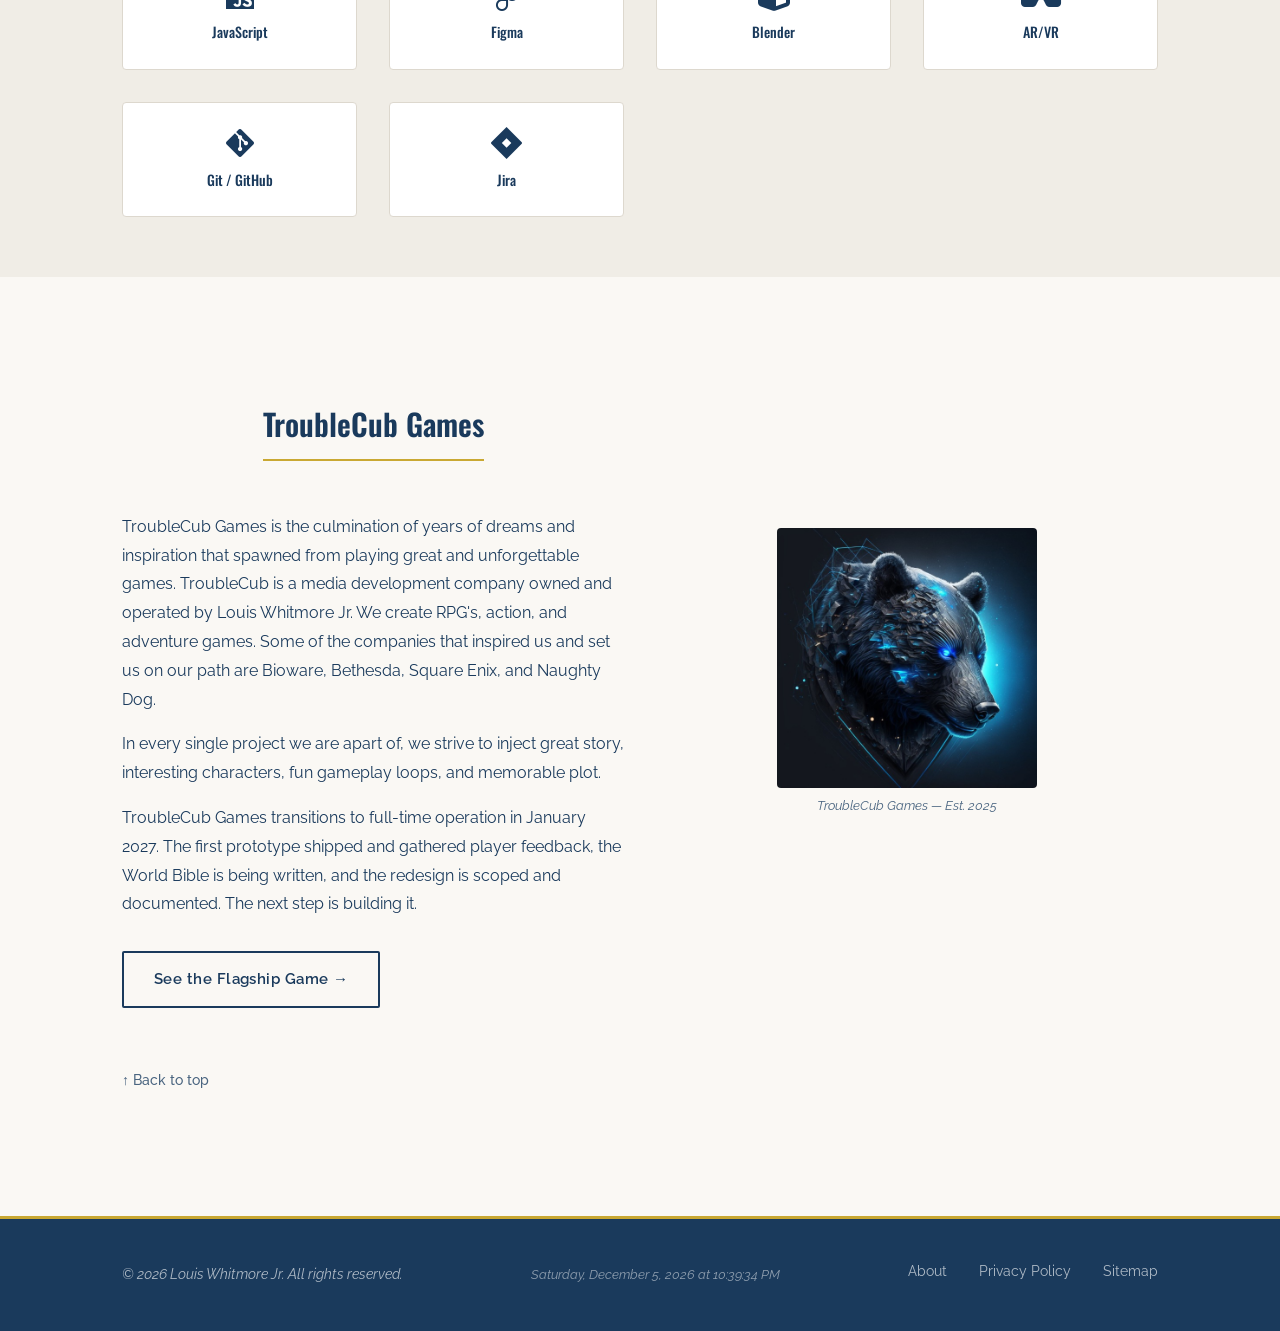
==== commit 88078556: "Updated portfolio pages to proper reflect work in game dev, webdesign, and UI" ====
--- a/about.html
+++ b/about.html
@@ -1,9 +1,9 @@
 <!--
 Name: Louis Whitmore Jr. 
-CMST 386 - Project 4 About Page
-about.html - Professional bio and resume download link  
-Date: 05/05/26
-Version: 1.3
+Portfolio About Page
+about.html - Professional bio and role-specific resume downloads  
+Date: 08/27/26
+Version: 1.4
 -->
 
 <!DOCTYPE html>
@@ -16,8 +16,8 @@
         content="About Louis Whitmore Jr. — game designer, Unity developer, UI/UX designer, and founder 
         of TroubleCub Games. UMGC Web and Digital Design graduate, December 2026.">
     <meta name="keywords"
-        content="Louis Whitmore about, game designer background, TroubleCub Games founder, Unity developer, 
-        UMGC graduate, web digital design, Florida">
+        content="About Louis Whitmore Jr. — game designer, Unity developer, UI/UX designer, and founder 
+        of TroubleCub Games. Web and Digital Design graduate, December 2026.">
     <meta name="robots" content="index, follow">
     <meta name="author" content="Louis Whitmore Jr.">
     <meta name="copyright" content="© 2026 Louis Whitmore Jr.">
@@ -26,7 +26,7 @@
     <link rel="preconnect" href="https://fonts.googleapis.com">
     <link rel="preconnect" href="https://fonts.gstatic.com" crossorigin>
     <link
-        href="https://fonts.googleapis.com/css2?family=Oswald:wght@300;400;500;600;700&family=Raleway:wght@300;400;500;600&display=swap"
+        href="https://fonts.googleapis.com/css2?family=Oswald:wght@300;400;500;600;700&amp;family=Raleway:wght@300;400;500;600&amp;display=swap"
         rel="stylesheet">
 
     <link rel="stylesheet" href="CSS/style.css">
@@ -60,7 +60,8 @@
                     </ul>
                 </li>
                 <li><a href="gamedev.html">Flagship Project</a></li>
-                <li><a href="services.html">Services</a></li>
+                <!-- <li><a href="services.html">Services</a></li> -->
+                <li><a href="about.html" class="active">About</a></li>
                 <li><a href="contact.html">Contact</a></li>
             </ul>
 
@@ -118,7 +119,8 @@
                 </ul>
             </li>
             <li><a href="gamedev.html">Flagship Project</a></li>
-            <li><a href="services.html">Services</a></li>
+            <!-- <li><a href="services.html">Services</a></li> -->
+            <li><a href="about.html" class="active">About</a></li>
             <li><a href="contact.html">Contact</a></li>
         </ul>
 
@@ -163,15 +165,30 @@
                                 TroubleCub Games, an independent game studio I built around a vision to create 
                                 unique experiences through gameplay.</p>
                             <p>My background spans four disciplines: game development, immersive experience design,
-                                UI/UX, and web design. I worked on small projects as a hobbyist, published an indie 
-                                game demo that gathered real player feedback, and I am currently in pre-production 
-                                on my flagship 3D action RPG, Two Little Wounds.</p>
+                                UI/UX, and web design. I worked on small projects as a hobbyist, published an indie
+                                game demo that gathered real player feedback, and I am now redesigning that demo
+                                into my flagship 3D action RPG, Two Little Wounds.</p>
                             <p>I am not just building a portfolio. I am building a studio, a universe, and a creative
                                 career built to last.</p>
-                            <a href="files/LouisWhitmoreJr-Resume.pdf" class="btn btn-primary" download
-                                style="margin-top:16px;display:inline-flex;align-items:center;gap:10px;">
-                                <i class="fa-solid fa-download" aria-hidden="true"></i> Download Resume
-                            </a>
+                            <p style="margin-top:20px;margin-bottom:10px;"><strong>Resumes</strong> &mdash; tailored by role:</p>
+                            <div class="resume-links">
+                                <a href="files/Louis_WhitmoreJr_Resume-JD.pdf" class="resume-link" download>
+                                    <i class="fa-solid fa-gamepad" aria-hidden="true"></i>
+                                    <span><strong>Game Design</strong>Junior Game Designer / Unity Developer</span>
+                                </a>
+                                <a href="files/Louis_WhitmoreJr_Resume-Tes.pdf" class="resume-link" download>
+                                    <i class="fa-solid fa-bug" aria-hidden="true"></i>
+                                    <span><strong>QA</strong>QA Tester / Game Tester</span>
+                                </a>
+                                <a href="files/Louis_WhitmoreJr_Resume-Web.pdf" class="resume-link" download>
+                                    <i class="fa-solid fa-pen-ruler" aria-hidden="true"></i>
+                                    <span><strong>UI/UX</strong>Game UI / UI-UX / Front-End</span>
+                                </a>
+                                <a href="files/Louis_WhitmoreJr_Resume-Wrt.pdf" class="resume-link" download>
+                                    <i class="fa-solid fa-feather" aria-hidden="true"></i>
+                                    <span><strong>Narrative</strong>Narrative Designer / Game Writer</span>
+                                </a>
+                            </div>
                         </div>
                     </div>
                 </div>
@@ -207,6 +224,12 @@
                         <div class="about-skill-item"><i class="fa-solid fa-vr-cardboard"></i>
                             <h3>AR/VR</h3>
                         </div>
+                        <div class="about-skill-item"><i class="fa-brands fa-git-alt"></i>
+                            <h3>Git / GitHub</h3>
+                        </div>
+                        <div class="about-skill-item"><i class="fa-brands fa-jira"></i>
+                            <h3>Jira</h3>
+                        </div>
                     </div>
                 </div>
             </section>
@@ -218,13 +241,19 @@
                             <header>
                                 <h2>TroubleCub Games</h2>
                             </header>
-                            <p>TroubleCub Games is an independent game studio founded with one purpose — to build worlds
-                                worth living in. The studio is the creative home for Two Little Wounds, a flagship 3D
-                                action dungeon-crawler set in a fully realized Transylvania-era universe built for
-                                expansion across games, animated series, and film.</p>
-                            <p>TroubleCub Games transitions to full-time operation in January 2027. The World Bible is
-                                written. The prototype is in development. The franchise is mapped. The only thing left
-                                is to build it.</p>
+                            <p>TroubleCub Games is the culmination of years of dreams and inspiration that spawned from 
+                                playing great and unforgettable games. TroubleCub is a media development company owned 
+                                and operated by Louis Whitmore Jr. We create RPG's, action, and adventure games. Some of 
+                                the companies that inspired us and set us on our path are Bioware, Bethesda, Square Enix, 
+                                and Naughty Dog. 
+                            </p>
+                            <p>
+                                In every single project we are apart of, we strive to inject great story, interesting 
+                                characters, fun gameplay loops, and memorable plot. 
+                            </p>
+                            <p>TroubleCub Games transitions to full-time operation in January 2027. The first prototype
+                                shipped and gathered player feedback, the World Bible is being written, and the
+                                redesign is scoped and documented. The next step is building it.</p>
                             <a href="gamedev.html" class="btn btn-outline" style="margin-top:16px;">See the Flagship
                                 Game &#8594;</a>
                         </div>
@@ -243,7 +272,7 @@
     <footer class="site-footer">
         <div class="container">
             <div class="footer-inner">
-                <p class="footer-copy"><em>CMST 386 &mdash; &copy; 2026 Louis Whitmore Jr.</em></p>
+                <p class="footer-copy"><em>&copy; 2026 Louis Whitmore Jr. All rights reserved.</em></p>
                 <p class="footer-datetime" id="footerDatetime"></p>
                 <ul class="footer-links">
                     <li><a href="about.html">About</a></li>
--- a/CSS/style.css
+++ b/CSS/style.css
@@ -2,8 +2,8 @@
 Name: Louis Whitmore Jr. 
 CMST 386 - Louis Whitmore Jr. - CSS Stylesheet
 This file contains the styles for the project. 
-Date: 05/05/26
-Version: 1.3
+Date: 09/03/26
+Version: 1.5
 */
 
 @import url('https://fonts.googleapis.com/css2?family=Oswald:wght@300;400;500;600;700&family=Raleway:wght@300;400;500;600&display=swap');
@@ -229,12 +229,16 @@
 }
 
 video {
-    width: 100%;
+    display: block;
+    width: 100%;
+    max-width: 720px;
+    aspect-ratio: 1 / 1;
     height: auto;
+    margin: 0 auto;
     border-radius: 4px;
     border: 2px solid var(--gold);
     background: var(--dark-bg);
-    display: flex;
+    object-fit: cover;
 }
 
 /* Contact Form */
@@ -951,6 +955,43 @@
     margin: 0;
 }
 
+.card-title-link {
+    color: inherit;
+    text-decoration: none;
+}
+
+.card-title-link:hover {
+    color: var(--gold);
+}
+
+.work-card figure a {
+    display: block;
+}
+
+.card-link {
+    display: inline-block;
+    margin-top: 12px;
+    font-size: 13px;
+    font-weight: 600;
+    letter-spacing: 0.03em;
+    color: var(--gold);
+    text-decoration: none;
+    border-bottom: 1px solid transparent;
+    transition: var(--transition);
+}
+
+.card-link:hover {
+    border-bottom-color: var(--gold);
+}
+
+.card-note {
+    display: inline-block;
+    margin-top: 12px;
+    font-size: 13px;
+    font-style: italic;
+    color: var(--text2);
+}
+
 .gallery-grid figure {
     overflow: hidden;
     border-radius: 4px;
@@ -1067,12 +1108,16 @@
     overflow: hidden;
 }
 
-.code-tab-bar {
+.code-tab-bar,
+.media-tab-bar {
     display: flex;
     border-bottom: 1px solid rgba(255, 255, 255, 0.08);
-}
-
-.code-tab {
+    overflow-x: auto;
+    -webkit-overflow-scrolling: touch;
+}
+
+.code-tab,
+.media-tab {
     font-family: var(--font-body);
     font-size: 13px;
     font-weight: 600;
@@ -1082,31 +1127,319 @@
     border-bottom: 2px solid transparent;
     color: rgba(255, 255, 255, 0.45);
     cursor: pointer;
-}
-
-.code-tab.active {
+    white-space: nowrap;
+    flex-shrink: 0;
+}
+
+.code-tab.active,
+.media-tab.active {
     color: var(--gold);
     border-bottom-color: var(--gold);
 }
 
-.code-nav {
+.code-nav,
+.media-nav {
     display: flex;
     align-items: center;
     justify-content: space-between;
     padding: 12px 20px;
     border-top: 1px solid rgba(255, 255, 255, 0.08);
-}
-
-.code-nav .btn {
+    flex-wrap: wrap;
+    gap: 10px;
+}
+
+.code-nav .btn,
+.media-nav .btn {
     border-color: rgba(255, 255, 255, 0.25);
     color: rgba(255, 255, 255, 0.65);
     font-size: 13px;
     padding: 8px 16px;
 }
 
-.code-counter {
+.code-counter,
+.media-counter {
     font-size: 13px;
     color: rgba(255, 255, 255, 0.45);
+}
+
+.media-panel {
+    padding: 28px 24px;
+    text-align: center;
+}
+
+.media-panel img,
+.media-video {
+    width: 100%;
+    max-width: 480px;
+    display: block;
+    margin: 0 auto 18px;
+    border-radius: 4px;
+    border: 1px solid var(--border);
+}
+
+.media-desc {
+    color: rgba(255, 255, 255, 0.7);
+    font-size: 14px;
+    max-width: 480px;
+    margin: 0 auto 14px;
+}
+
+.media-gallery-grid {
+    display: grid;
+    grid-template-columns: repeat(5, 1fr);
+    gap: 12px;
+    max-width: 720px;
+    margin: 0 auto 20px;
+}
+
+.media-gallery-grid figure {
+    margin: 0;
+}
+
+.media-gallery-grid img {
+    width: 100%;
+    height: 100px;
+    object-fit: cover;
+    border-radius: 4px;
+    border: 1px solid var(--border);
+    display: block;
+    cursor: zoom-in;
+    transition: transform 0.3s ease;
+}
+
+.media-gallery-grid img:hover {
+    transform: scale(1.05);
+}
+
+.media-gallery-grid figcaption {
+    font-size: 11px;
+    color: var(--text2);
+    text-align: center;
+    margin-top: 5px;
+    line-height: 1.3;
+}
+
+.itch-embed {
+    border: 0;
+    max-width: 100%;
+    display: inline-block;
+}
+
+.itch-fallback {
+    font-size: 13px;
+    margin-top: 8px;
+}
+
+.itch-fallback a {
+    color: var(--gold);
+    text-decoration: none;
+    border-bottom: 1px solid transparent;
+    transition: var(--transition);
+}
+
+.itch-fallback a:hover {
+    border-bottom-color: var(--gold);
+}
+
+.lightbox-overlay {
+    display: none;
+    position: fixed;
+    inset: 0;
+    background: rgba(5, 5, 15, 0.9);
+    z-index: 1000;
+    align-items: center;
+    justify-content: center;
+    padding: 40px 20px;
+}
+
+.lightbox-overlay.active {
+    display: flex;
+}
+
+.lightbox-content {
+    position: relative;
+    max-width: 90vw;
+    max-height: 90vh;
+}
+
+.lightbox-content img {
+    display: block;
+    max-width: 90vw;
+    max-height: 85vh;
+    border-radius: 6px;
+    border: 1px solid rgba(255, 255, 255, 0.15);
+    box-shadow: 0 20px 60px rgba(0, 0, 0, 0.6);
+}
+
+.lightbox-caption {
+    text-align: center;
+    color: rgba(255, 255, 255, 0.75);
+    font-size: 13px;
+    margin-top: 12px;
+}
+
+.lightbox-close {
+    position: absolute;
+    top: -18px;
+    right: -18px;
+    width: 36px;
+    height: 36px;
+    border-radius: 50%;
+    background: var(--gold);
+    color: #14141f;
+    border: none;
+    font-size: 20px;
+    line-height: 1;
+    cursor: pointer;
+    display: flex;
+    align-items: center;
+    justify-content: center;
+}
+
+@media (max-width: 700px) {
+    .media-gallery-grid {
+        grid-template-columns: repeat(3, 1fr);
+    }
+}
+
+@media (max-width: 480px) {
+    .media-gallery-grid {
+        grid-template-columns: repeat(2, 1fr);
+    }
+}
+
+.gdd-groups {
+    display: grid;
+    grid-template-columns: repeat(3, 1fr);
+    gap: 32px;
+}
+
+.gdd-group-title {
+    font-size: 16px;
+    color: var(--gold);
+    text-align: center;
+    margin-bottom: 14px;
+    padding-bottom: 8px;
+    border-bottom: 1px solid rgba(255, 255, 255, 0.08);
+}
+
+.gdd-figure {
+    margin: 0 0 16px;
+}
+
+.gdd-figure img {
+    width: 100%;
+    border-radius: 4px;
+    border: 1px solid var(--border);
+    cursor: zoom-in;
+    display: block;
+    transition: transform 0.3s ease;
+}
+
+.gdd-figure img:hover {
+    transform: scale(1.02);
+}
+
+.gdd-figure figcaption {
+    font-size: 12px;
+    color: var(--text2);
+    text-align: center;
+    margin-top: 6px;
+}
+
+@media (max-width: 800px) {
+    .gdd-groups {
+        grid-template-columns: 1fr;
+    }
+}
+
+/* Clickable Past Project thumbnails */
+.project-thumb-btn {
+    display: block;
+    width: 100%;
+    padding: 0;
+    border: none;
+    background: none;
+    cursor: pointer;
+}
+
+.project-thumb-btn img {
+    width: 100%;
+    height: 220px;
+    object-fit: cover;
+    transition: transform 0.4s ease;
+    display: block;
+}
+
+.project-thumb-btn:hover img {
+    transform: scale(1.04);
+}
+
+.ability-card {
+    background: rgba(255, 255, 255, 0.03);
+    border: 1px solid var(--border);
+    border-radius: 6px;
+    padding: 24px;
+}
+
+.ability-card h3 {
+    margin-top: 0;
+}
+
+.ability-card h4 {
+    margin: 16px 0 6px;
+    font-size: 14px;
+    letter-spacing: 0.04em;
+    text-transform: uppercase;
+    color: var(--gold);
+}
+
+.ability-card .ability-role {
+    font-size: 13px;
+    font-style: italic;
+    color: var(--text2);
+    margin: 0 0 8px;
+}
+
+.ability-card ul {
+    margin: 0;
+    padding-left: 18px;
+}
+
+.ability-card li {
+    margin-bottom: 6px;
+}
+
+.planner-figure {
+    max-width: 900px;
+    margin: 0 auto;
+}
+
+.planner-figure img {
+    width: 100%;
+    border-radius: 4px;
+    border: 1px solid var(--border);
+    display: block;
+}
+
+.planner-figure figcaption {
+    font-size: 13px;
+    color: var(--text2);
+    text-align: center;
+    margin-top: 10px;
+}
+
+.lightbox-img {
+    cursor: zoom-in;
+}
+
+.thumb-hint {
+    font-size: 12px;
+    font-style: italic;
+    color: var(--text2);
+    text-align: center;
+    padding: 6px 0 0;
+    margin: 0;
 }
 
 /* Process Strips */
@@ -1321,6 +1654,42 @@
     margin-left: 2px;
 }
 
+.form-status {
+    margin-top: 14px;
+    font-size: 14px;
+    line-height: 1.5;
+    min-height: 1em;
+}
+
+.form-status-success {
+    color: #3fb27f;
+}
+
+.form-status-error {
+    color: #e06c75;
+}
+
+.form-status a {
+    color: inherit;
+    text-decoration: underline;
+}
+
+.form-submit:disabled {
+    opacity: 0.6;
+    cursor: not-allowed;
+}
+
+.contact-info-item a {
+    color: inherit;
+    text-decoration: none;
+    border-bottom: 1px solid transparent;
+    transition: var(--transition);
+}
+
+.contact-info-item a:hover {
+    border-bottom-color: var(--gold);
+}
+
 .required-note {
     font-size: 12px;
     color: var(--text2);
@@ -1438,6 +1807,55 @@
     border: 2px solid var(--gold);
     display: block;
     object-fit: cover;
+}
+
+.resume-links {
+    display: grid;
+    grid-template-columns: repeat(2, 1fr);
+    gap: 10px;
+    margin-top: 4px;
+}
+
+.resume-link {
+    display: flex;
+    align-items: center;
+    gap: 12px;
+    padding: 12px 14px;
+    border: 1px solid var(--border);
+    border-radius: 5px;
+    text-decoration: none;
+    color: inherit;
+    transition: var(--transition);
+}
+
+.resume-link:hover {
+    border-color: var(--gold);
+    transform: translateY(-2px);
+}
+
+.resume-link i {
+    color: var(--gold);
+    font-size: 18px;
+    flex-shrink: 0;
+}
+
+.resume-link span {
+    display: flex;
+    flex-direction: column;
+    line-height: 1.35;
+    font-size: 12px;
+    color: var(--text2);
+}
+
+.resume-link span strong {
+    font-size: 14px;
+    color: var(--text);
+}
+
+@media (max-width: 560px) {
+    .resume-links {
+        grid-template-columns: 1fr;
+    }
 }
 
 .about-skills-grid {
